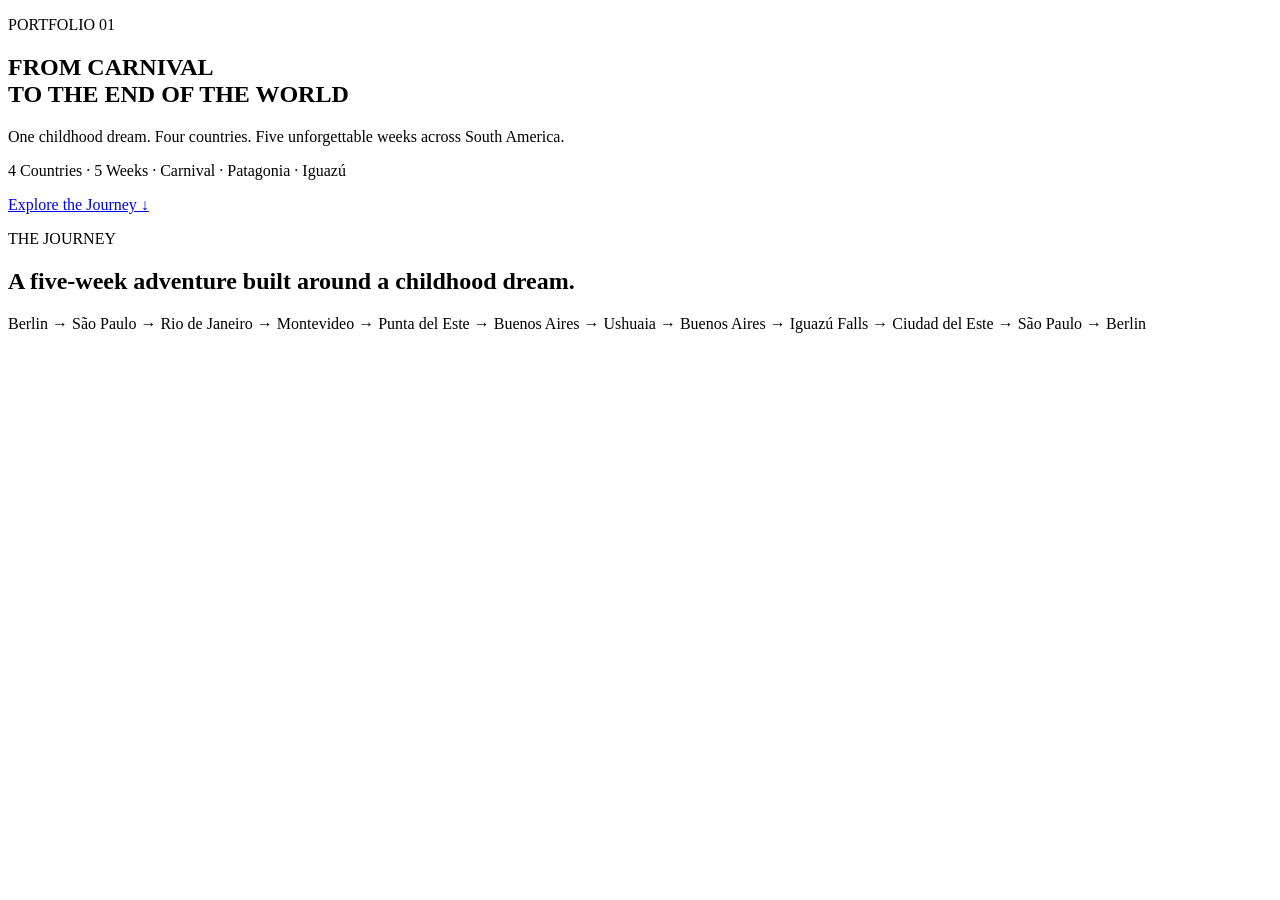
==== index.html @ c8099703 "Create index.html" ====
<!DOCTYPE html>
<html lang="en">
<head>
  <meta charset="UTF-8">
  <meta name="viewport" content="width=device-width, initial-scale=1.0">

  <title>Travel Portfolio | Bespoke Journey Design</title>

  <link rel="stylesheet" href="styles.css">
</head>

<body>

  <main>
    <section class="hero">

      <div class="hero-overlay"></div>

      <div class="hero-content">
        <p class="portfolio-label">PORTFOLIO 01</p>

        <h1>
          FROM CARNIVAL<br>
          TO THE END OF THE WORLD
        </h1>

        <p class="hero-subtitle">
          One childhood dream. Four countries.
          Five unforgettable weeks across South America.
        </p>

        <p class="hero-meta">
          4 Countries · 5 Weeks · Carnival · Patagonia · Iguazú
        </p>

        <a href="#journey" class="hero-button">
          Explore the Journey ↓
        </a>
      </div>

    </section>

    <section id="journey" class="journey">
      <p>THE JOURNEY</p>

      <h2>
        A five-week adventure built around a childhood dream.
      </h2>

      <p>
        Berlin → São Paulo → Rio de Janeiro → Montevideo →
        Punta del Este → Buenos Aires → Ushuaia →
        Buenos Aires → Iguazú Falls → Ciudad del Este →
        São Paulo → Berlin
      </p>
    </section>
  </main>

  <script src="script.js"></script>
</body>
</html>
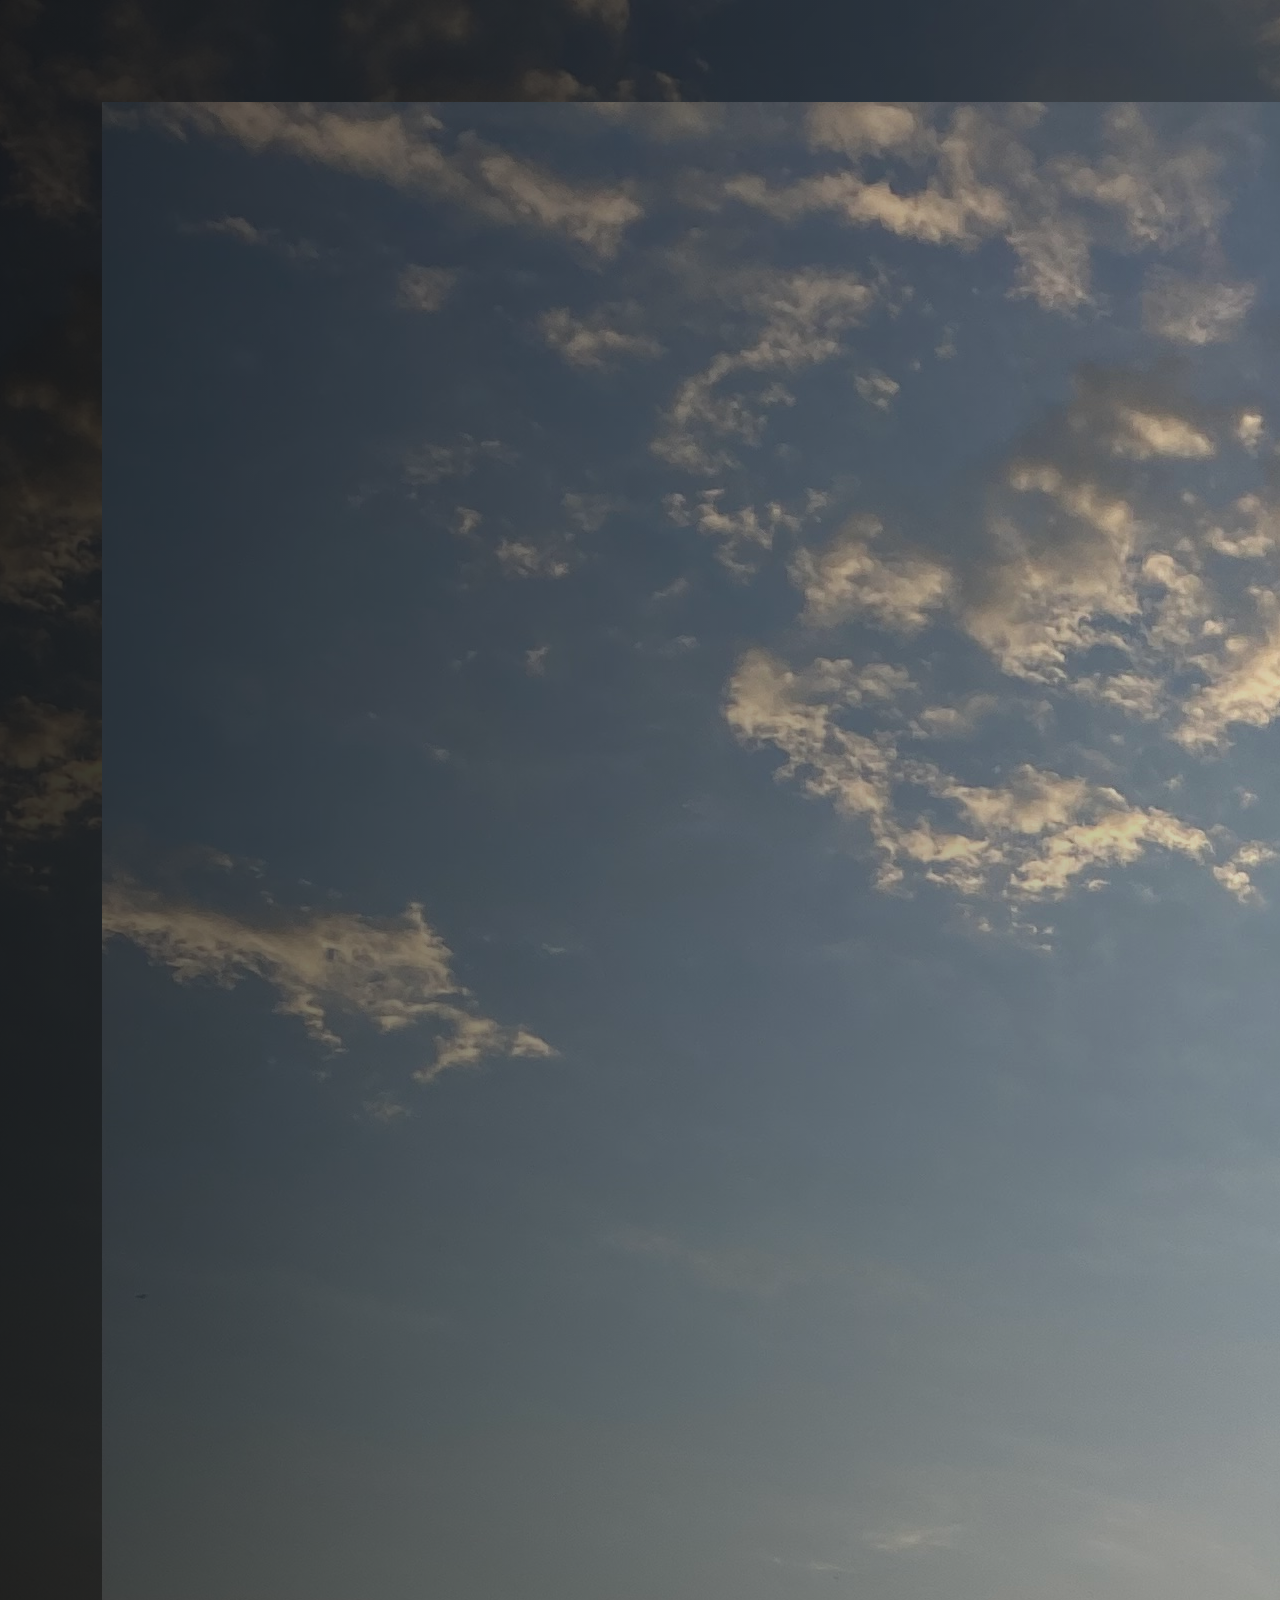
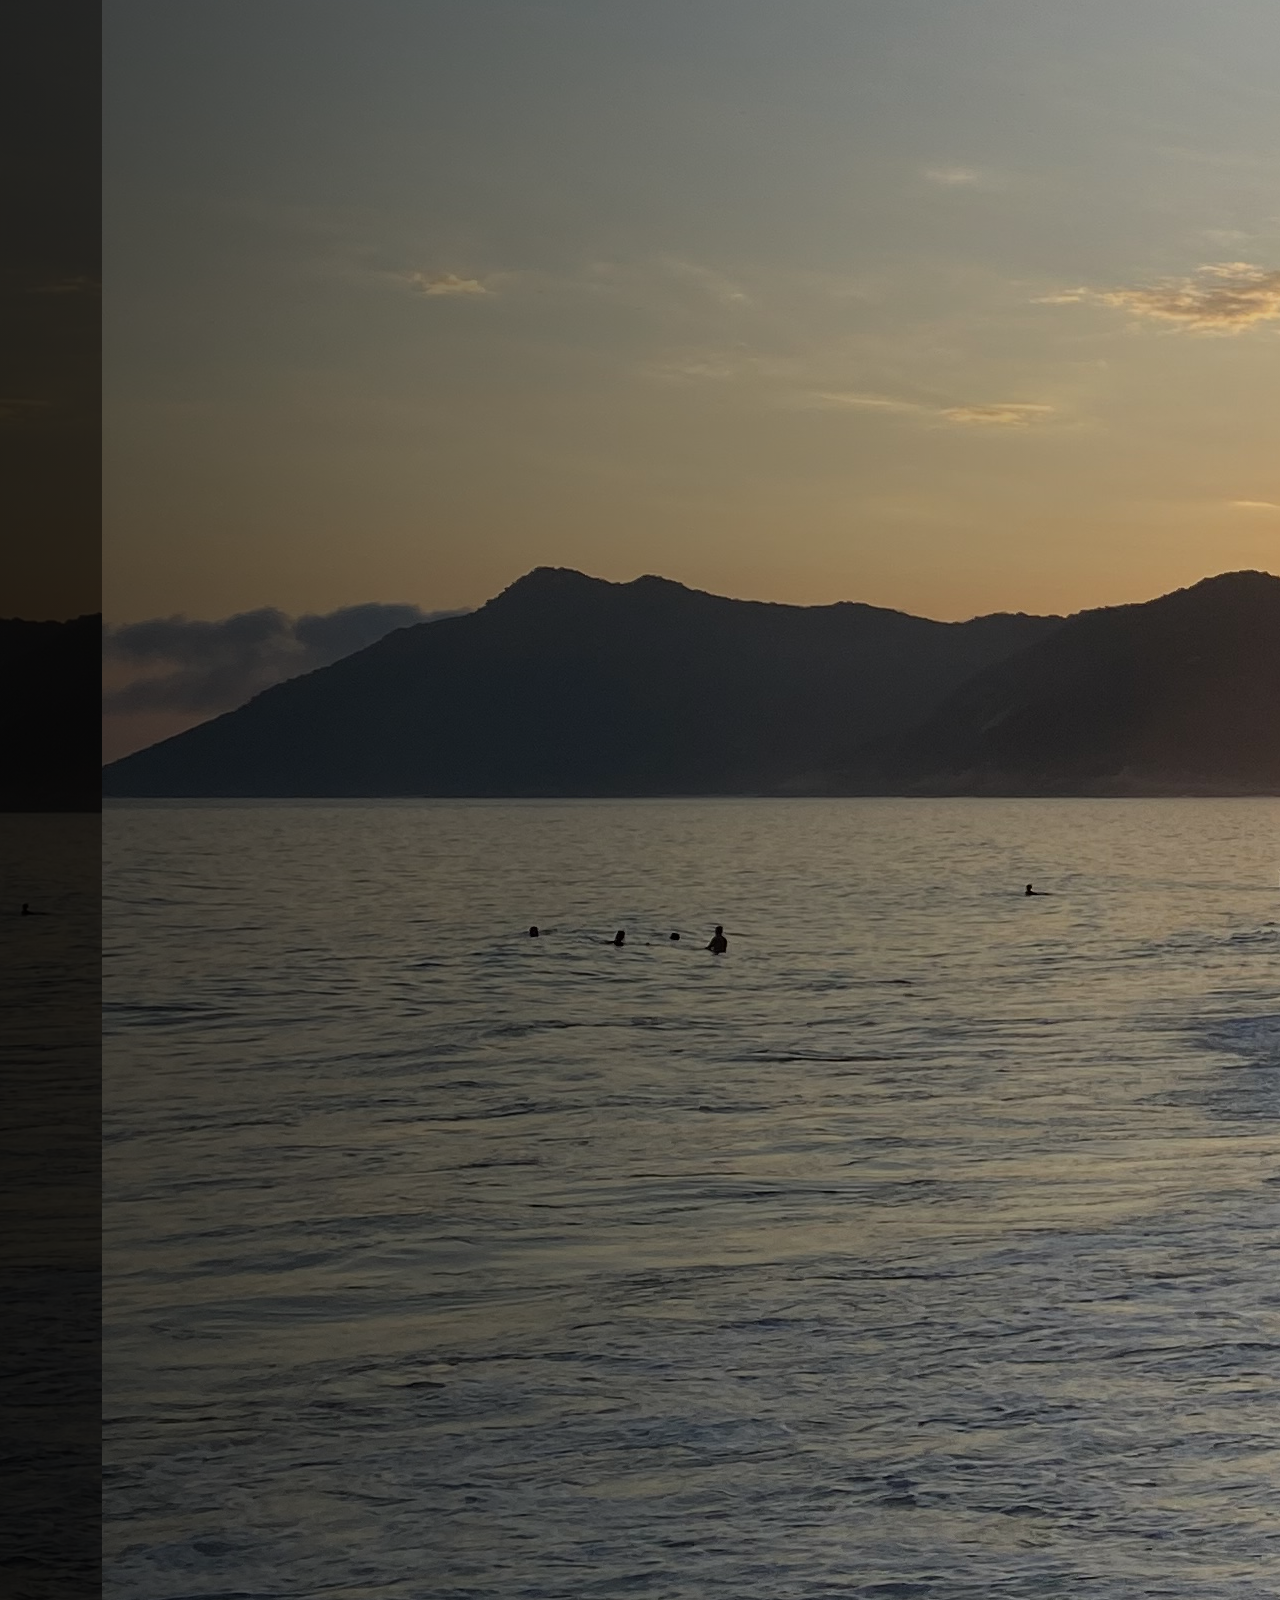
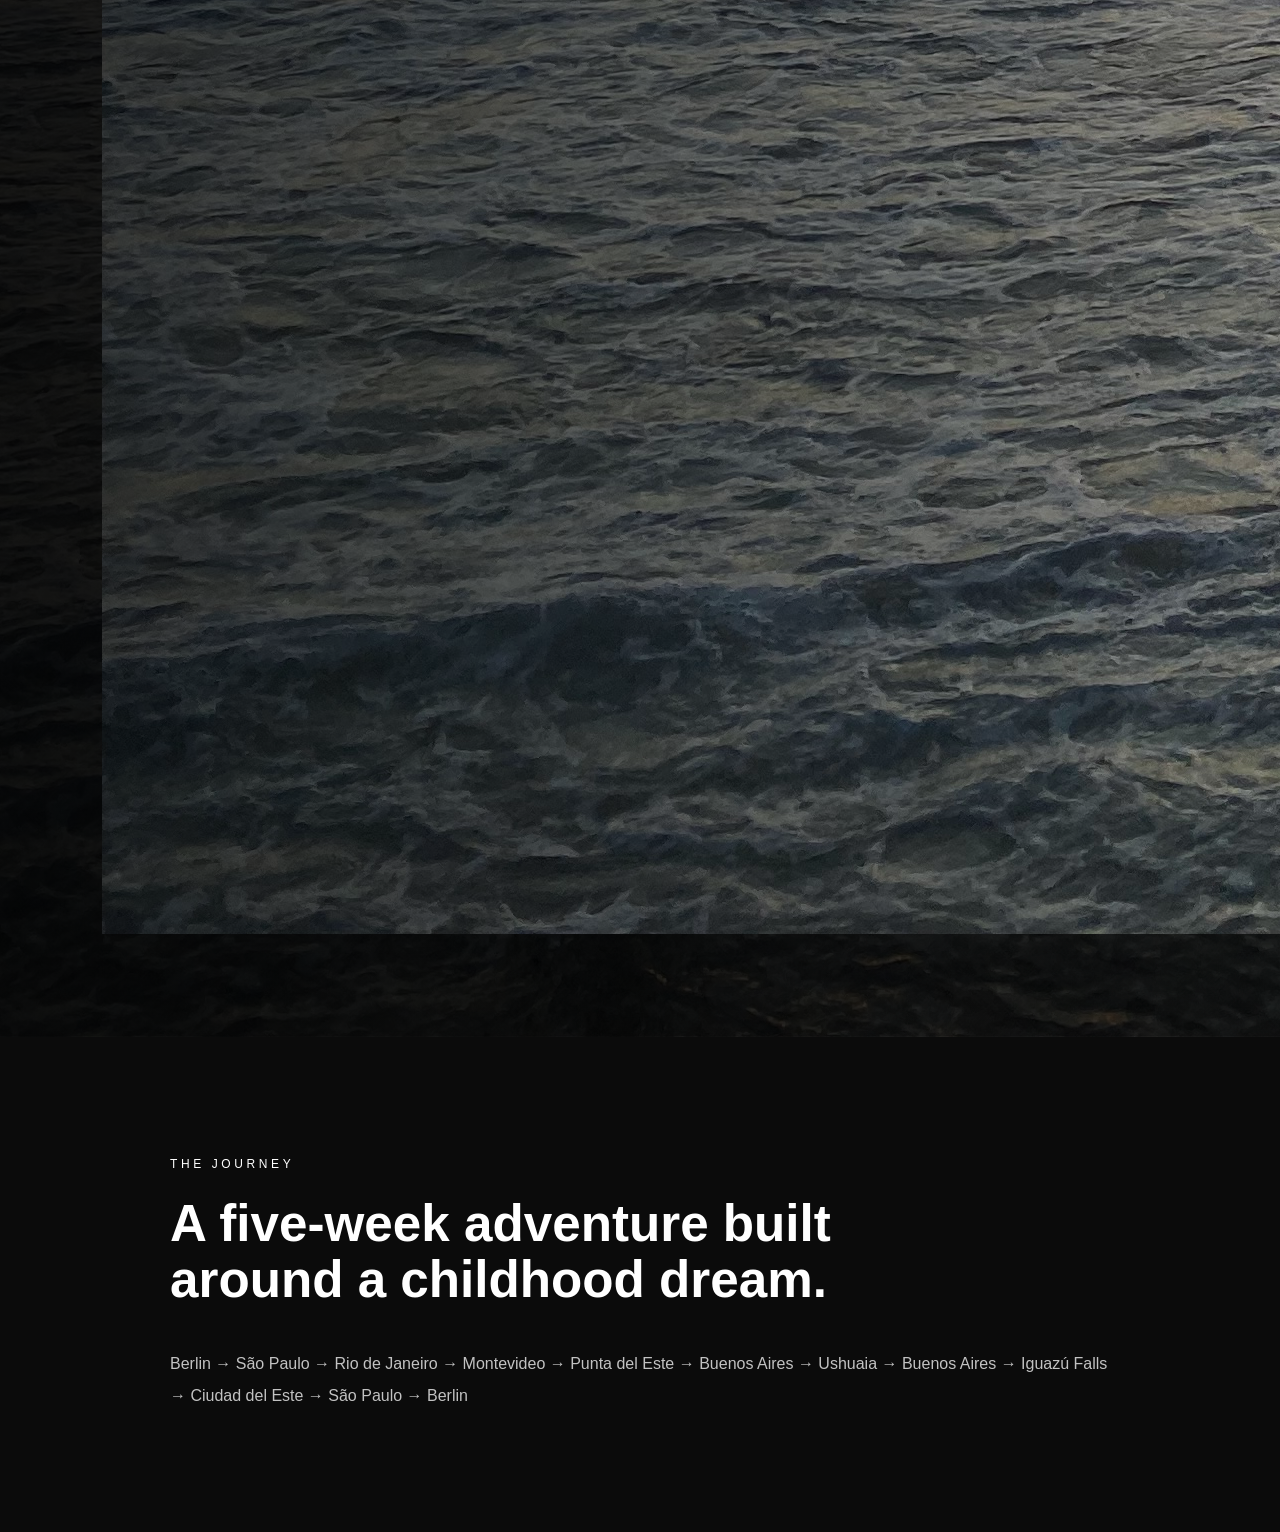
==== commit 7962161f: "Add cinematic homepage hero video" ====
--- a/index.html
+++ b/index.html
@@ -13,6 +13,20 @@
 
   <main>
     <section class="hero">
+
+      <video
+        class="hero-video"
+        autoplay
+        muted
+        loop
+        playsinline
+        preload="metadata"
+        poster="hero-poster.jpg"
+        aria-hidden="true"
+        tabindex="-1"
+      >
+        <source src="hero-video.mp4" type="video/mp4">
+      </video>
 
       <div class="hero-overlay"></div>
 
--- a/styles.css
+++ b/styles.css
@@ -0,0 +1,150 @@
+* {
+  box-sizing: border-box;
+  margin: 0;
+  padding: 0;
+}
+
+html {
+  scroll-behavior: smooth;
+}
+
+body {
+  font-family: Arial, Helvetica, sans-serif;
+  background: #0b0b0b;
+  color: white;
+}
+
+.hero {
+  position: relative;
+  width: 100%;
+  min-height: 100vh;
+
+  display: flex;
+  align-items: center;
+
+  padding: 8vw;
+
+  background:
+    linear-gradient(
+      rgba(0, 0, 0, 0.35),
+      rgba(0, 0, 0, 0.7)
+    ),
+    url("hero-poster.jpg");
+
+  background-size: cover;
+  background-position: center;
+}
+
+.hero-overlay {
+  position: absolute;
+  inset: 0;
+
+  background:
+    linear-gradient(
+      90deg,
+      rgba(0,0,0,0.65),
+      rgba(0,0,0,0.15)
+    );
+}
+
+.hero-content {
+  position: relative;
+  z-index: 2;
+
+  max-width: 850px;
+}
+
+.portfolio-label {
+  font-size: 0.8rem;
+  letter-spacing: 0.3em;
+
+  margin-bottom: 20px;
+}
+
+h1 {
+  font-size: clamp(3rem, 8vw, 7rem);
+  line-height: 0.92;
+
+  letter-spacing: -0.04em;
+}
+
+.hero-subtitle {
+  margin-top: 30px;
+
+  max-width: 600px;
+
+  font-size: 1.25rem;
+  line-height: 1.6;
+}
+
+.hero-meta {
+  margin-top: 20px;
+
+  font-size: 0.9rem;
+
+  opacity: 0.8;
+}
+
+.hero-button {
+  display: inline-block;
+
+  margin-top: 40px;
+
+  padding-bottom: 5px;
+
+  color: white;
+  text-decoration: none;
+
+  border-bottom: 1px solid white;
+
+  text-transform: uppercase;
+  letter-spacing: 0.15em;
+
+  font-size: 0.8rem;
+}
+
+.journey {
+  max-width: 1000px;
+
+  margin: auto;
+
+  padding: 120px 30px;
+}
+
+.journey > p:first-child {
+  font-size: 0.75rem;
+  letter-spacing: 0.3em;
+
+  margin-bottom: 25px;
+}
+
+.journey h2 {
+  max-width: 800px;
+
+  font-size: clamp(2rem, 4vw, 4rem);
+  line-height: 1.1;
+
+  margin-bottom: 40px;
+}
+
+.journey p:last-child {
+  line-height: 2;
+
+  opacity: 0.75;
+}
+
+@media (max-width: 700px) {
+
+  .hero {
+    padding: 30px;
+  }
+
+  h1 {
+    font-size: 3.2rem;
+  }
+
+  .hero-subtitle {
+    font-size: 1rem;
+  }
+
+}
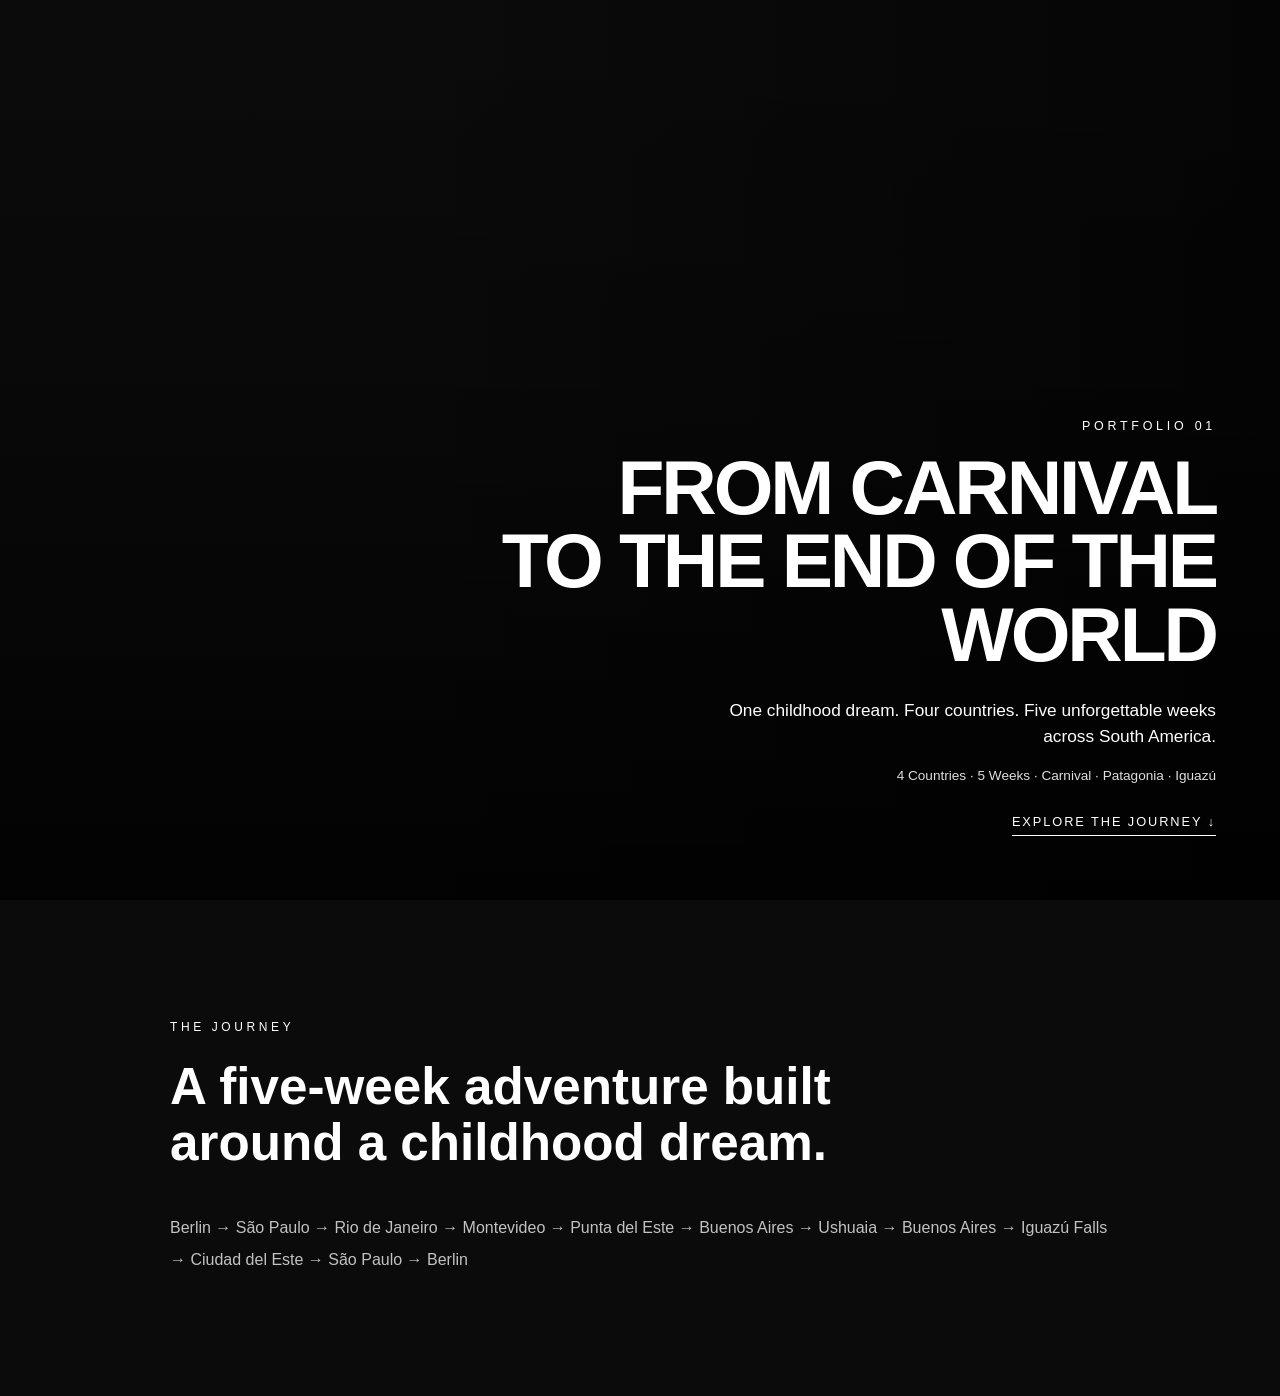
==== commit cfcf3c41: "Remove hero photo poster and refresh layout stylesheet" ====
--- a/index.html
+++ b/index.html
@@ -6,7 +6,7 @@
 
   <title>Travel Portfolio | Bespoke Journey Design</title>
 
-  <link rel="stylesheet" href="styles.css">
+  <link rel="stylesheet" href="styles.css?v=20261002-hero-right">
 </head>
 
 <body>
@@ -21,7 +21,7 @@
         loop
         playsinline
         preload="metadata"
-        poster="hero-poster.jpg"
+
         aria-hidden="true"
         tabindex="-1"
       >
--- a/styles.css
+++ b/styles.css
@@ -12,139 +12,163 @@
   font-family: Arial, Helvetica, sans-serif;
   background: #0b0b0b;
   color: white;
+  overflow-x: hidden;
 }
 
 .hero {
   position: relative;
   width: 100%;
   min-height: 100vh;
+  min-height: 100svh;
+  display: flex;
+  align-items: flex-end;
+  justify-content: flex-end;
+  padding: clamp(24px, 5vw, 80px);
+  background: #0b0b0b;
+  overflow: hidden;
+  isolation: isolate;
+}
 
-  display: flex;
-  align-items: center;
-
-  padding: 8vw;
-
-  background:
-    linear-gradient(
-      rgba(0, 0, 0, 0.35),
-      rgba(0, 0, 0, 0.7)
-    ),
-    url("hero-poster.jpg");
-
-  background-size: cover;
-  background-position: center;
+.hero-video {
+  position: absolute;
+  inset: 0;
+  z-index: 0;
+  display: block;
+  width: 100%;
+  height: 100%;
+  object-fit: cover;
+  object-position: center;
+  pointer-events: none;
 }
 
 .hero-overlay {
   position: absolute;
   inset: 0;
-
+  z-index: 1;
+  pointer-events: none;
   background:
-    linear-gradient(
-      90deg,
-      rgba(0,0,0,0.65),
-      rgba(0,0,0,0.15)
-    );
+    linear-gradient(to top, rgba(0,0,0,.78) 0%, rgba(0,0,0,.24) 58%, transparent 100%),
+    linear-gradient(to left, rgba(0,0,0,.56) 0%, transparent 70%);
 }
 
 .hero-content {
   position: relative;
   z-index: 2;
-
-  max-width: 850px;
+  width: min(100%, 720px);
+  margin-left: auto;
+  text-align: right;
 }
 
 .portfolio-label {
-  font-size: 0.8rem;
-  letter-spacing: 0.3em;
-
-  margin-bottom: 20px;
+  font-size: .78rem;
+  letter-spacing: .3em;
+  margin-bottom: 18px;
 }
 
 h1 {
-  font-size: clamp(3rem, 8vw, 7rem);
-  line-height: 0.92;
-
-  letter-spacing: -0.04em;
+  font-size: clamp(2.6rem, 6vw, 5.5rem);
+  line-height: .96;
+  letter-spacing: -.04em;
+  overflow-wrap: break-word;
 }
 
 .hero-subtitle {
-  margin-top: 30px;
-
-  max-width: 600px;
-
-  font-size: 1.25rem;
-  line-height: 1.6;
+  margin-top: 26px;
+  margin-left: auto;
+  max-width: 520px;
+  font-size: clamp(1rem, 1.35vw, 1.2rem);
+  line-height: 1.5;
 }
 
 .hero-meta {
-  margin-top: 20px;
-
-  font-size: 0.9rem;
-
-  opacity: 0.8;
+  margin-top: 16px;
+  font-size: .85rem;
+  line-height: 1.5;
+  opacity: .87;
 }
 
 .hero-button {
   display: inline-block;
-
-  margin-top: 40px;
-
-  padding-bottom: 5px;
-
+  margin-top: 28px;
+  padding-bottom: 6px;
   color: white;
   text-decoration: none;
+  border-bottom: 1px solid white;
+  text-transform: uppercase;
+  letter-spacing: .15em;
+  font-size: .8rem;
+}
 
-  border-bottom: 1px solid white;
-
-  text-transform: uppercase;
-  letter-spacing: 0.15em;
-
-  font-size: 0.8rem;
+.hero-button:focus-visible {
+  outline: 2px solid white;
+  outline-offset: 6px;
 }
 
 .journey {
   max-width: 1000px;
-
   margin: auto;
-
   padding: 120px 30px;
 }
 
 .journey > p:first-child {
-  font-size: 0.75rem;
-  letter-spacing: 0.3em;
-
+  font-size: .75rem;
+  letter-spacing: .3em;
   margin-bottom: 25px;
 }
 
 .journey h2 {
   max-width: 800px;
-
   font-size: clamp(2rem, 4vw, 4rem);
   line-height: 1.1;
-
   margin-bottom: 40px;
 }
 
 .journey p:last-child {
   line-height: 2;
-
-  opacity: 0.75;
+  opacity: .75;
 }
 
 @media (max-width: 700px) {
+  .hero {
+    padding: 28px 22px 36px;
+  }
 
-  .hero {
-    padding: 30px;
+  .hero-content {
+    width: 100%;
   }
 
   h1 {
-    font-size: 3.2rem;
+    font-size: clamp(2.05rem, 8vw, 3rem);
   }
 
   .hero-subtitle {
+    margin-top: 18px;
     font-size: 1rem;
   }
 
+  .portfolio-label {
+    margin-bottom: 14px;
+  }
+
+  .hero-meta {
+    font-size: .75rem;
+  }
+
+  .hero-button {
+    margin-top: 22px;
+  }
+
+  .journey {
+    padding: 80px 22px;
+  }
 }
+
+@media (prefers-reduced-motion: reduce) {
+  html {
+    scroll-behavior: auto;
+  }
+
+  .hero-video {
+    display: none;
+  }
+}
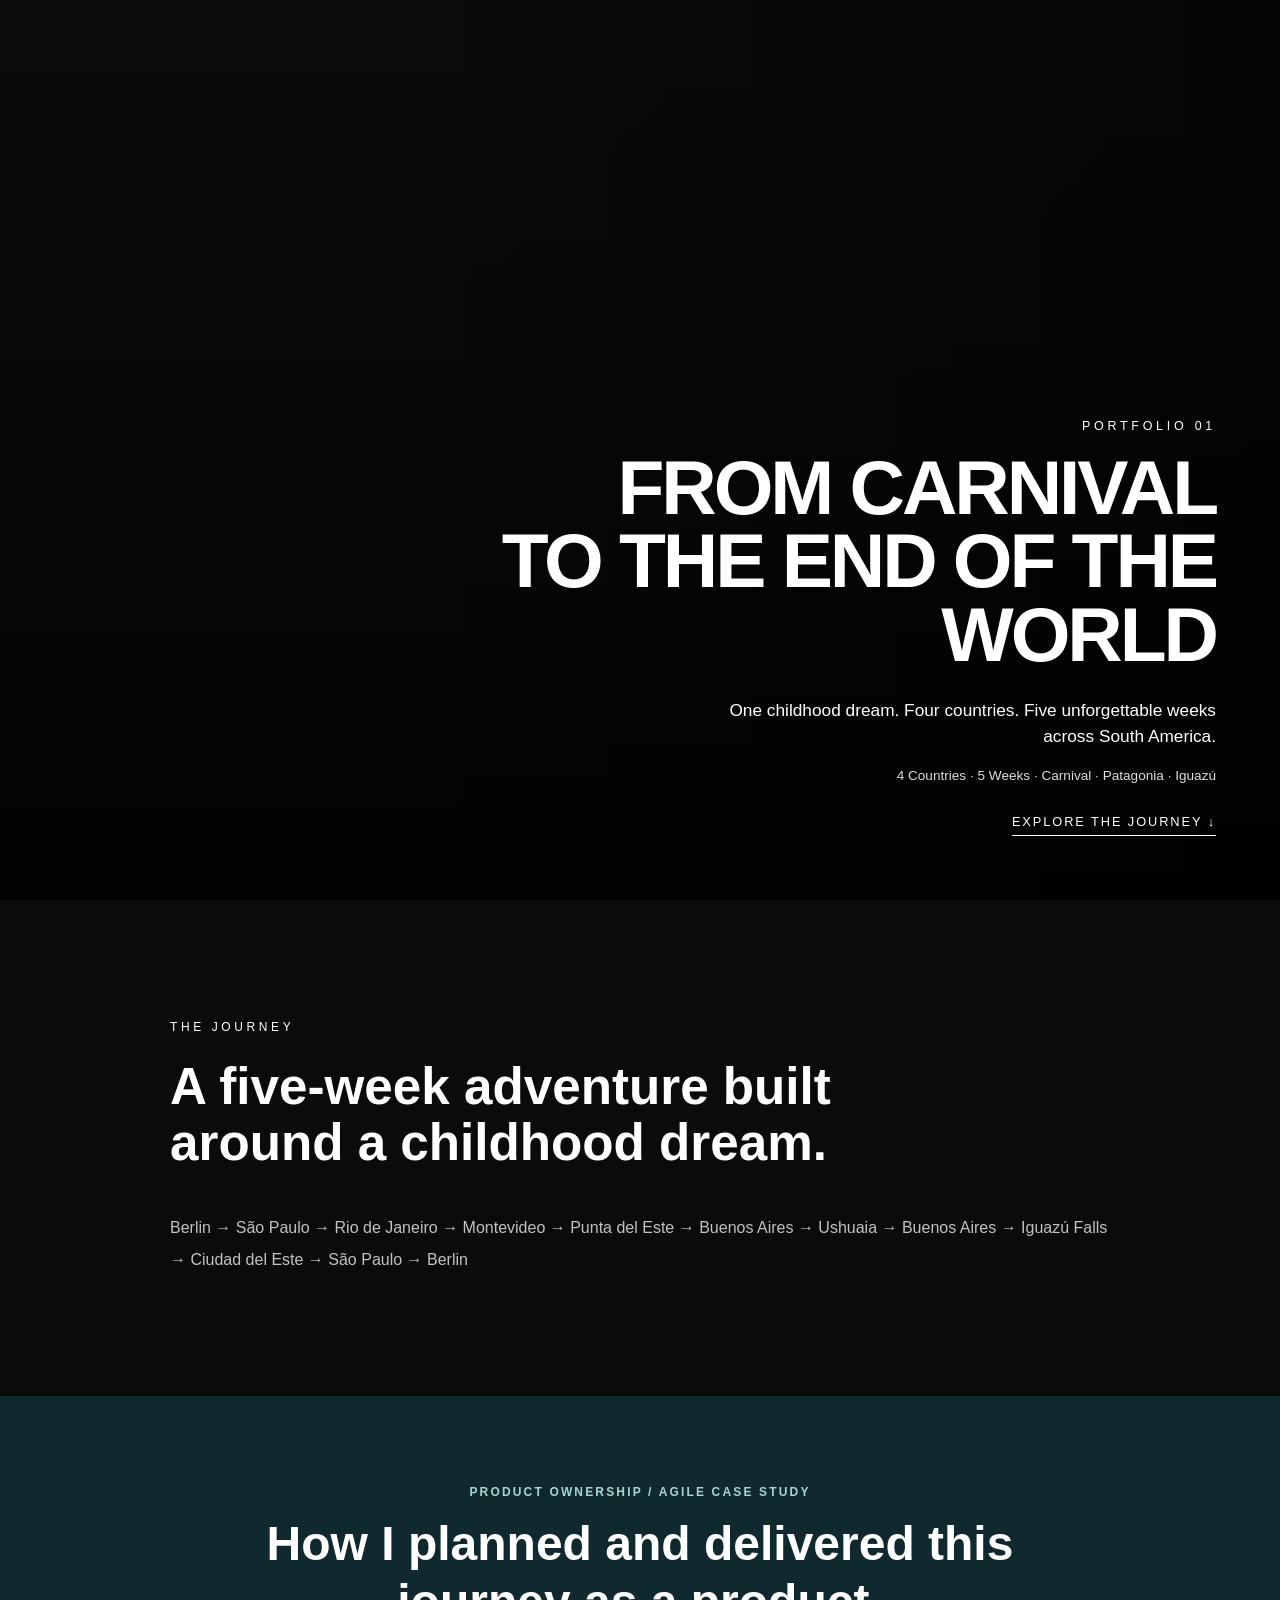
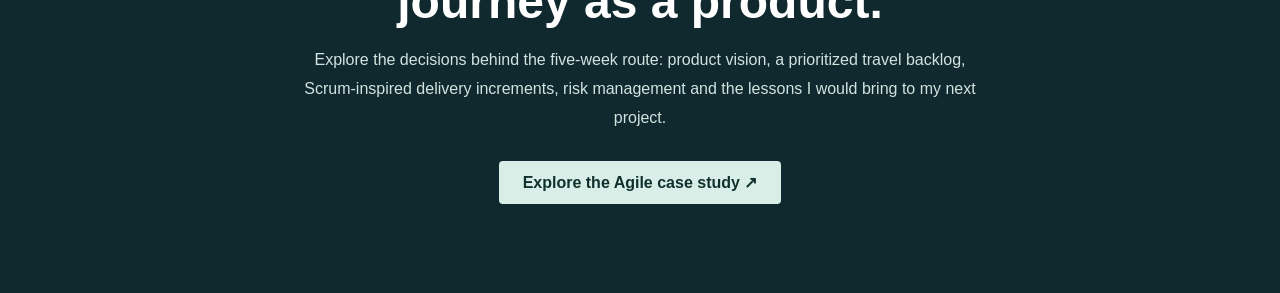
==== commit bacb530a: "Link Scrum-inspired travel case study from homepage" ====
--- a/index.html
+++ b/index.html
@@ -6,7 +6,7 @@
 
   <title>Travel Portfolio | Bespoke Journey Design</title>
 
-  <link rel="stylesheet" href="styles.css?v=20261002-hero-right">
+  <link rel="stylesheet" href="styles.css?v=portfolio01-20261002">
 </head>
 
 <body>
@@ -30,6 +30,8 @@
 
       <div class="hero-overlay"></div>
 
+      <div class="location-caption" aria-hidden="true"></div>
+
       <div class="hero-content">
         <p class="portfolio-label">PORTFOLIO 01</p>
 
@@ -47,7 +49,7 @@
           4 Countries · 5 Weeks · Carnival · Patagonia · Iguazú
         </p>
 
-        <a href="#journey" class="hero-button">
+        <a href="portfolio-01.html" class="hero-button">
           Explore the Journey ↓
         </a>
       </div>
@@ -68,8 +70,15 @@
         São Paulo → Berlin
       </p>
     </section>
+  
+    <section id="agile-case-study" style="padding:clamp(48px,7vw,100px) 24px;background:#10292f;color:#fff;text-align:center">
+      <p style="font-size:.75rem;letter-spacing:.18em;font-weight:700;color:#a5d7cf">PRODUCT OWNERSHIP / AGILE CASE STUDY</p>
+      <h2 style="font-size:clamp(1.8rem,4vw,3rem);margin:16px auto;max-width:760px;line-height:1.2">How I planned and delivered this journey as a product.</h2>
+      <p style="max-width:690px;margin:0 auto 28px;line-height:1.8;color:#d1e3df">Explore the decisions behind the five-week route: product vision, a prioritized travel backlog, Scrum-inspired delivery increments, risk management and the lessons I would bring to my next project.</p>
+      <a href="agile-case-study.html" style="display:inline-block;padding:12px 24px;background:#d8eee6;color:#10312e;text-decoration:none;font-weight:750;border-radius:4px">Explore the Agile case study ↗</a>
+    </section>
   </main>
 
-  <script src="script.js"></script>
+  <script src="script.js?v=exact-captions-20261002"></script>
 </body>
 </html>
--- a/styles.css
+++ b/styles.css
@@ -172,3 +172,640 @@
     display: none;
   }
 }
+
+/* Minimal, cinematic location captions on top of the hero footage. */
+.location-caption {
+  position: absolute;
+  top: clamp(24px, 5vw, 78px);
+  right: clamp(24px, 5vw, 80px);
+  z-index: 3;
+  max-width: min(65vw, 420px);
+  color: #fff;
+  font-size: clamp(.67rem, 1vw, .84rem);
+  font-weight: 600;
+  letter-spacing: .22em;
+  line-height: 1.6;
+  text-align: right;
+  text-transform: uppercase;
+  text-shadow: 0 2px 12px rgba(0,0,0,.75);
+  opacity: 0;
+  transform: translateY(8px);
+  transition: opacity .18s ease, transform .18s ease;
+  pointer-events: none;
+}
+
+.location-caption.is-visible {
+  opacity: 1;
+  transform: translateY(0);
+}
+
+.location-caption::after {
+  content: "";
+  display: block;
+  width: 32px;
+  height: 1px;
+  margin: 10px 0 0 auto;
+  background: rgba(255,255,255,.9);
+}
+
+@media (max-width: 700px) {
+  .location-caption {
+    top: 28px;
+    right: 22px;
+    font-size: .65rem;
+    letter-spacing: .16em;
+  }
+}
+
+@media (prefers-reduced-motion: reduce) {
+  .location-caption {
+    display: none;
+  }
+}
+
+
+/* Portfolio 01 — editorial case study */
+.case-page {
+  background: #eae6dd;
+  color: #17201d;
+}
+.case-page h1,.case-page h2,.case-page h3 { font-family: Georgia, "Times New Roman", serif; font-weight: 400; }
+.case-page em { font-weight: 400; }
+.case-page a { color: inherit; }
+.case-skip { position: absolute; left: -9999px; top: 8px; z-index: 20; background: #fff; color: #111; padding: 12px; }
+.case-skip:focus { left: 8px; }
+.case-nav { display: flex; justify-content: space-between; align-items: center; gap: 24px; padding: 25px clamp(24px, 5.8vw, 96px); background: #eae6dd; border-bottom: 1px solid rgba(23,32,29,.2); }
+.case-brand { font-size: .78rem; font-weight: 700; letter-spacing: .18em; text-decoration: none; white-space: nowrap; }
+.case-brand span { color: #777b71; font-weight: 400; }
+.case-nav nav { display: flex; flex-wrap: wrap; justify-content: flex-end; gap: clamp(12px, 2.5vw, 34px); }
+.case-nav nav a { text-decoration: none; font-size: .73rem; letter-spacing: .06em; }
+.case-nav nav a:hover, .case-nav nav a:focus-visible { text-decoration: underline; text-underline-offset: 6px; }
+.case-hero { min-height: min(850px, 90svh); padding: clamp(55px, 8vw, 140px) clamp(24px, 8vw, 130px) 34px; display: flex; flex-direction: column; justify-content: space-between; background: radial-gradient(ellipse at 86% 12%, #d7b78a 0%, transparent 44%), linear-gradient(143deg,#ede8dd 10%,#dbded3 70%,#afb8ae 125%); }
+.case-hero-inner { max-width: 1150px; }
+.case-eyebrow { font-size: .73rem; font-weight: 600; letter-spacing: .22em; }
+.case-slash { margin: 0 12px; color: #8a7c68; }
+.case-page .case-hero h1 { margin: 26px 0; font-size: clamp(3.8rem, 9vw, 10.5rem); line-height: .9; letter-spacing: -.068em; }
+.case-page .case-hero h1 em { color: #966b48; }
+.case-lead { max-width: 600px; font-size: clamp(1.06rem, 1.8vw, 1.45rem); line-height: 1.6; }
+.case-text-link { display: inline-flex; align-items: center; gap: 34px; margin-top: 36px; text-decoration: none; border-bottom: 1px solid currentColor; padding-bottom: 10px; text-transform: uppercase; letter-spacing: .12em; font-size: .75rem; font-weight: 600; }
+.case-text-link span { font-size: 1.3rem; }
+.case-hero-footer { display: flex; align-items: flex-end; flex-wrap: wrap; gap: clamp(26px, 4.5vw, 80px); padding-top: 90px; }
+.case-hero-footer div { display: flex; flex-direction: column; gap: 4px; }
+.case-hero-footer div span { font-family: Georgia, "Times New Roman", serif; font-size: clamp(2.2rem,4vw,4rem); line-height: 1; }
+.case-hero-footer small { font-size: .65rem; font-weight: 600; letter-spacing: .18em; }
+.case-hero-footer p { margin-left: auto; font-size: .65rem; letter-spacing: .13em; line-height: 1.9; }
+.case-section { padding: clamp(74px, 10vw, 155px) clamp(24px, 8vw, 130px); }
+.case-section-label { display: flex; justify-content: space-between; gap: 20px; font-size: .7rem; font-weight: 600; letter-spacing: .18em; padding-bottom: 22px; border-bottom: 1px solid rgba(23,32,29,.28); }
+.case-story-grid { display: grid; grid-template-columns: 1fr 1fr; align-items: start; gap: clamp(28px, 6vw, 105px); padding-top: clamp(50px, 7vw, 112px); }
+.case-page .case-story h2, .case-page .case-design h2, .case-page .case-route h2 { font-size: clamp(3.5rem, 7vw, 7.6rem); line-height: .95; letter-spacing: -.055em; }
+.case-page .case-story h2 em, .case-page .case-design h2 em { color: #987451; }
+.case-prose { max-width: 540px; }
+.case-prose p { font-size: 1.03rem; line-height: 1.85; margin: 0 0 22px; }
+.case-prose .case-pull { font-family: Georgia, "Times New Roman", serif; font-size: clamp(1.6rem, 2.8vw, 2.6rem); line-height: 1.3; margin-bottom: 32px; }
+.case-quote { margin-top: clamp(70px, 10vw, 150px); padding: clamp(48px, 7vw, 105px); background: #8e6550; color: #fffaf0; }
+.case-quote span { font-size: .7rem; letter-spacing: .22em; }
+.case-quote p { font: normal clamp(2.2rem, 5.5vw, 6rem)/1.1 Georgia, "Times New Roman", serif; letter-spacing: -.035em; margin-top: 36px; }
+.case-route { background: #17211e; color: #e9e6df; padding: clamp(74px, 9vw, 140px) clamp(24px, 8vw, 130px); }
+.case-route .case-section-label { border-color: rgba(233,230,223,.28); }
+.case-route-intro h2 { margin-top: clamp(50px, 6vw, 100px); }
+.case-route-intro h2 em { color: #d9bb90; }
+.case-route-intro > p { max-width: 590px; font-size: 1.08rem; line-height: 1.8; margin: 30px 0 60px; color: #c7cfc6; }
+.case-route-list { list-style: none; border-top: 1px solid rgba(233,230,223,.3); }
+.case-route-list li { display: grid; grid-template-columns: 85px minmax(0,1fr) 115px; gap: 24px; padding: 32px 0 36px; border-bottom: 1px solid rgba(233,230,223,.3); }
+.case-stop-num { font-family: Georgia, "Times New Roman", serif; color: #d9bb90; font-size: 2.1rem; }
+.case-country { color: #dbbc90; font-size: .65rem; font-weight: 600; letter-spacing: .18em; }
+.case-route-list h3 { font-size: clamp(2rem, 4vw, 3.8rem); line-height: 1.12; margin: 12px 0; }
+.case-inline-stop { font-size: .46em; font-style: italic; color: #cbd4cb; }
+.case-route-list p { max-width: 640px; color: #c7cfc6; line-height: 1.75; }
+.case-stop-tag { justify-self: end; padding-top: 3px; font-size: .65rem; color: #b7c1b8; letter-spacing: .15em; }
+.case-route-note { font-size: .78rem; color: #b7c1b8; margin-top: 25px; line-height: 1.8; }
+.case-design-intro { display: grid; grid-template-columns: 1.2fr .8fr; align-items: end; gap: 56px; padding: clamp(60px, 8vw, 120px) 0 85px; }
+.case-design-intro > p { max-width: 430px; font-size: 1.1rem; line-height: 1.9; }
+.case-design-grid { display: grid; grid-template-columns: repeat(2,minmax(0,1fr)); border-top: 1px solid rgba(23,32,29,.28); }
+.case-design-grid article { padding: 38px 34px 56px 0; border-bottom: 1px solid rgba(23,32,29,.28); }
+.case-design-grid article:nth-child(odd) { border-right: 1px solid rgba(23,32,29,.28); }
+.case-design-grid article:nth-child(even) { padding-left: 34px; }
+.case-design-grid article > span { font-size: .67rem; font-weight: 600; letter-spacing: .18em; color: #8f6a4e; }
+.case-page .case-design-grid h3 { margin: 25px 0 16px; font-size: clamp(1.8rem, 3vw, 3rem); line-height: 1.13; }
+.case-design-grid p { max-width: 470px; line-height: 1.85; color: #535b55; }
+.case-ending { background: #bb9d75; padding: clamp(78px, 10vw, 165px) clamp(24px, 8vw, 130px); }
+.case-page .case-ending h2 { margin: 38px 0; max-width: 1000px; font-size: clamp(3rem, 7vw, 8.2rem); line-height: .99; letter-spacing: -.05em; }
+.case-ending h2 em { color: #fff8e9; }
+.case-ending > p:not(.case-eyebrow) { font-size: 1.14rem; max-width: 620px; line-height: 1.8; }
+.case-ending-links { display: flex; align-items: center; flex-wrap: wrap; gap: 24px 42px; margin-top: 48px; }
+.case-end-button { display: inline-flex; align-items: center; justify-content: space-between; gap: 25px; padding: 20px 25px; background: #17211e; color: #fff !important; text-decoration: none; font-size: .77rem; letter-spacing: .1em; text-transform: uppercase; }
+.case-back-top { font-size: .76rem; letter-spacing: .08em; text-decoration: underline; text-underline-offset: 5px; }
+.case-footer { display: flex; justify-content: space-between; gap: 20px; padding: 28px clamp(24px, 8vw, 130px); background: #17211e; color: #f2eee5; font-size: .61rem; letter-spacing: .12em; line-height: 1.7; }
+@media (max-width: 900px) {
+  .case-story-grid,.case-design-intro { grid-template-columns: 1fr; }
+  .case-design-intro { gap: 30px; }
+  .case-hero-footer p { flex-basis: 100%; margin-left: 0; }
+}
+@media (max-width: 600px) {
+  .case-nav { flex-direction: column; align-items: flex-start; gap: 19px; }
+  .case-nav nav { justify-content: flex-start; }
+  .case-hero { min-height: 82svh; padding-top: 70px; }
+  .case-page .case-hero h1 { font-size: clamp(3.15rem, 11.5vw, 5.5rem); }
+  .case-hero-footer { gap: 26px; padding-top: 65px; }
+  .case-hero-footer div span { font-size: 2.5rem; }
+  .case-section-label { font-size: .57rem; }
+  .case-route-list li { grid-template-columns: 46px minmax(0,1fr); gap: 12px; }
+  .case-stop-num { font-size: 1.5rem; }
+  .case-stop-tag { display: none; }
+  .case-route-list h3 { font-size: 2rem; }
+  .case-inline-stop { display: block; margin-top: 6px; }
+  .case-quote { padding: 45px 27px; }
+  .case-design-grid { grid-template-columns: 1fr; }
+  .case-design-grid article:nth-child(odd) { border-right: 0; }
+  .case-design-grid article:nth-child(even) { padding-left: 0; }
+  .case-footer { flex-direction: column; }
+}
+
+/* Carnival film: first chapter of Portfolio 01 */
+.case-film {
+  margin: clamp(64px, 9vw, 140px) 0 0;
+}
+.case-film-frame {
+  position: relative;
+  aspect-ratio: 16 / 9;
+  overflow: hidden;
+  background: #111a19;
+}
+.case-film-video {
+  display: block;
+  width: 100%;
+  height: 100%;
+  object-fit: cover;
+}
+.case-film-kicker {
+  position: absolute;
+  top: clamp(16px, 3vw, 38px);
+  left: clamp(16px, 3vw, 38px);
+  color: #fff;
+  font-size: clamp(.6rem, .9vw, .76rem);
+  letter-spacing: .18em;
+  font-weight: 700;
+  text-shadow: 0 2px 15px rgba(0, 0, 0, .9);
+  pointer-events: none;
+}
+.case-film-toggle {
+  position: absolute;
+  right: clamp(16px, 3vw, 38px);
+  bottom: clamp(16px, 3vw, 38px);
+  border: 1px solid rgba(255,255,255,.8);
+  background: rgba(14,25,23,.7);
+  color: white;
+  padding: 13px 18px;
+  font: 600 .7rem Arial, Helvetica, sans-serif;
+  letter-spacing: .13em;
+  text-transform: uppercase;
+  cursor: pointer;
+  backdrop-filter: blur(10px);
+}
+.case-film-toggle:focus-visible {
+  outline: 3px solid #f0d49d;
+  outline-offset: 4px;
+}
+.case-film-caption {
+  display: flex;
+  flex-wrap: wrap;
+  justify-content: space-between;
+  gap: 12px;
+  margin-top: 16px;
+  font-size: .68rem;
+  font-weight: 600;
+  line-height: 1.7;
+  letter-spacing: .16em;
+}
+@media (max-width: 600px) {
+  .case-film-frame { aspect-ratio: 4 / 3; }
+  .case-film-video { object-position: center; }
+  .case-film-kicker { max-width: 65%; line-height: 1.5; }
+  .case-film-caption { font-size: .61rem; }
+}
+
+/* Rio city photograph — visual pause after the Carnival film */
+.case-landscape {
+  margin: clamp(64px, 9vw, 132px) 0 0;
+}
+.case-landscape-heading {
+  display: flex;
+  flex-wrap: wrap;
+  justify-content: space-between;
+  align-items: baseline;
+  gap: 14px 36px;
+  margin-bottom: 24px;
+}
+.case-landscape-heading span {
+  font-size: .7rem;
+  font-weight: 700;
+  letter-spacing: .2em;
+  color: #8f6a4e;
+}
+.case-landscape-heading p {
+  font: italic clamp(1.7rem, 3.3vw, 3.5rem)/1.1 Georgia, "Times New Roman", serif;
+  letter-spacing: -.035em;
+}
+.case-landscape-image {
+  display: block;
+  width: 100%;
+  aspect-ratio: 16 / 10;
+  object-fit: cover;
+  object-position: center;
+  background: #c6c7bd;
+}
+.case-landscape figcaption {
+  display: flex;
+  justify-content: space-between;
+  flex-wrap: wrap;
+  gap: 12px;
+  margin-top: 16px;
+  font-size: .68rem;
+  font-weight: 600;
+  letter-spacing: .16em;
+  line-height: 1.7;
+}
+@media (max-width: 600px) {
+  .case-landscape-image { aspect-ratio: 4 / 3; }
+  .case-landscape figcaption { font-size: .61rem; }
+}
+
+/* Montevideo photograph inside the Uruguay route chapter */
+.case-route-photo {
+  margin: clamp(28px, 4vw, 55px) 0 4px;
+  width: 100%;
+}
+.case-route-photo img {
+  display: block;
+  width: 100%;
+  height: auto;
+  max-height: 620px;
+  object-fit: contain;
+  background: #26312c;
+}
+.case-route-photo figcaption {
+  display: flex;
+  flex-wrap: wrap;
+  justify-content: space-between;
+  gap: 10px 22px;
+  margin-top: 13px;
+  font-size: .63rem;
+  font-weight: 600;
+  letter-spacing: .16em;
+  line-height: 1.7;
+  color: #d9bb90;
+}
+@media (max-width: 600px) {
+  .case-route-photo figcaption { font-size: .59rem; }
+}
+
+/* Uruguay: an editorial photo-and-story slider. */
+.case-uruguay-gallery {
+  display: grid;
+  grid-template-columns: minmax(0, 1.08fr) minmax(0, .92fr);
+  align-items: center;
+  gap: clamp(28px, 4.5vw, 68px);
+  margin-top: clamp(32px, 4.5vw, 65px);
+  min-width: 0;
+}
+.case-gallery-media, .case-gallery-story { min-width: 0; }
+.case-uruguay-viewport {
+  display: flex;
+  overflow-x: auto;
+  scroll-snap-type: x mandatory;
+  scrollbar-width: none;
+  overscroll-behavior-x: contain;
+  -webkit-overflow-scrolling: touch;
+}
+.case-uruguay-viewport::-webkit-scrollbar { display: none; }
+.case-uruguay-viewport:focus-visible { outline: 2px solid #e8c58c; outline-offset: 5px; }
+.case-uruguay-viewport .case-route-photo {
+  flex: 0 0 100%;
+  min-width: 0;
+  margin: 0;
+  scroll-snap-align: start;
+  scroll-snap-stop: always;
+}
+.case-uruguay-viewport .case-route-photo img {
+  display: block;
+  width: 100%;
+  height: auto;
+  aspect-ratio: 4 / 3;
+  max-height: none;
+  object-fit: cover;
+  object-position: center;
+  background: transparent;
+}
+.case-gallery-controls {
+  display: flex;
+  align-items: center;
+  justify-content: flex-start;
+  gap: 14px;
+  margin-top: 20px;
+}
+.case-gallery-arrow {
+  display: grid;
+  place-items: center;
+  width: 43px;
+  height: 43px;
+  flex: 0 0 43px;
+  color: #e9e6df;
+  background: transparent;
+  border: 1px solid rgba(233,230,223,.52);
+  border-radius: 50%;
+  font-size: 1.35rem;
+  cursor: pointer;
+}
+.case-gallery-arrow:hover:not(:disabled) { color: #17211e; background: #e9e6df; }
+.case-gallery-arrow:disabled { opacity: .3; cursor: default; }
+.case-gallery-arrow:focus-visible, .case-gallery-dot:focus-visible {
+  outline: 2px solid #e8c58c;
+  outline-offset: 4px;
+}
+.case-gallery-dots { display: flex; align-items: center; gap: 10px; margin: 0 4px; }
+.case-gallery-dot {
+  width: 8px; height: 8px; padding: 0;
+  border: 0; border-radius: 50%;
+  background: #7a8980; cursor: pointer;
+}
+.case-gallery-dot.is-current { width: 10px; height: 10px; background: #e8c58c; }
+.case-gallery-count { font-size: .68rem; letter-spacing: .15em; color: #e8c58c; white-space: nowrap; }
+.case-gallery-story { padding: 14px 0 18px; }
+.case-gallery-story [hidden] { display: none !important; }
+.case-gallery-eyebrow {
+  font-size: .68rem !important;
+  font-weight: 700;
+  letter-spacing: .2em;
+  color: #d9bb90 !important;
+  margin-bottom: clamp(16px, 2.5vw, 32px);
+}
+.case-page .case-gallery-story h4 {
+  margin-bottom: clamp(18px, 2.5vw, 30px);
+  font: normal clamp(2rem, 3.2vw, 3.8rem)/1.08 Georgia, "Times New Roman", serif;
+  letter-spacing: -.04em;
+  color: #f0eee8;
+}
+.case-gallery-story h4 em { color: #d9bb90; }
+.case-gallery-story article > p:not(.case-gallery-eyebrow):not(.case-gallery-detail) {
+  font-size: clamp(.96rem, 1.25vw, 1.07rem);
+  line-height: 1.9;
+  color: #cbd3c9;
+}
+.case-gallery-detail {
+  margin-top: clamp(28px, 3.5vw, 48px);
+  padding-top: 19px;
+  border-top: 1px solid rgba(233,230,223,.3);
+  color: #d9bb90 !important;
+  font-size: .67rem !important;
+  font-weight: 700;
+  letter-spacing: .14em;
+  line-height: 1.8;
+}
+.case-gallery-detail span {
+  display: block;
+  margin-top: 9px;
+  font-size: .9rem;
+  font-weight: 400;
+  letter-spacing: 0;
+  line-height: 1.6;
+  color: #e5e7df;
+}
+@media (max-width: 960px) {
+  .case-uruguay-gallery { grid-template-columns: 1fr; gap: 32px; }
+  .case-gallery-story { max-width: 650px; }
+}
+@media (max-width: 650px) {
+  .case-gallery-controls { justify-content: flex-start; gap: 12px; }
+}
+@media (prefers-reduced-motion: reduce) {
+  .case-uruguay-viewport { scroll-behavior: auto; }
+}
+
+/* Buenos Aires: same border-free, edge-to-edge framing as Uruguay. */
+.case-buenos-photo img {
+  display: block;
+  width: 100%;
+  height: auto;
+  aspect-ratio: 4 / 3;
+  max-height: none;
+  object-fit: cover;
+  object-position: center;
+  background: transparent;
+}
+
+
+/* Rio: editorial photo slider with changing stories. */
+.case-rio-gallery {
+  display: grid;
+  grid-template-columns: minmax(0, 1.3fr) minmax(0, .7fr);
+  align-items: center;
+  gap: clamp(26px, 4.5vw, 68px);
+  min-width: 0;
+}
+.case-rio-media, .case-rio-story { min-width: 0; }
+.case-rio-viewport {
+  display: flex;
+  overflow-x: auto;
+  scroll-snap-type: x mandatory;
+  overscroll-behavior-x: contain;
+  scrollbar-width: none;
+  -webkit-overflow-scrolling: touch;
+}
+.case-rio-viewport::-webkit-scrollbar { display: none; }
+.case-rio-viewport:focus-visible { outline: 2px solid #977450; outline-offset: 5px; }
+.case-rio-slide {
+  flex: 0 0 100%;
+  min-width: 0;
+  margin: 0;
+  scroll-snap-align: start;
+  scroll-snap-stop: always;
+}
+.case-rio-slide img {
+  display: block;
+  width: 100%;
+  height: auto;
+  aspect-ratio: 16 / 10;
+  object-fit: cover;
+  object-position: center;
+  background: transparent;
+}
+.case-rio-slide figcaption {
+  display: flex;
+  flex-wrap: wrap;
+  justify-content: space-between;
+  gap: 10px 18px;
+  margin-top: 14px;
+  color: #6c685e;
+  font-size: .65rem;
+  font-weight: 700;
+  letter-spacing: .13em;
+  line-height: 1.6;
+}
+.case-rio-controls {
+  display: flex;
+  align-items: center;
+  gap: 14px;
+  margin-top: 20px;
+}
+.case-rio-arrow {
+  display: grid;
+  place-items: center;
+  flex: 0 0 43px;
+  width: 43px;
+  height: 43px;
+  border: 1px solid rgba(23,32,29,.45);
+  border-radius: 50%;
+  background: transparent;
+  color: #17201d;
+  font-size: 1.3rem;
+  cursor: pointer;
+}
+.case-rio-arrow:hover:not(:disabled) { background: #17201d; color: #fff; }
+.case-rio-arrow:disabled { opacity: .28; cursor: default; }
+.case-rio-arrow:focus-visible, .case-rio-dot:focus-visible { outline: 2px solid #977450; outline-offset: 4px; }
+.case-rio-dots { display: flex; align-items: center; gap: 10px; margin: 0 4px; }
+.case-rio-dot {
+  width: 8px;
+  height: 8px;
+  padding: 0;
+  border: 0;
+  border-radius: 50%;
+  background: #a9aaa1;
+  cursor: pointer;
+}
+.case-rio-dot.is-current { width: 10px; height: 10px; background: #8f6a4e; }
+.case-rio-count { color: #71695d; font-size: .7rem; letter-spacing: .14em; white-space: nowrap; }
+.case-rio-story { padding: 12px 0; }
+.case-rio-story [hidden] { display: none !important; }
+.case-rio-eyebrow {
+  color: #8f6a4e;
+  font-size: .68rem;
+  font-weight: 700;
+  letter-spacing: .17em;
+  margin-bottom: clamp(16px, 2vw, 30px);
+}
+.case-page .case-rio-story h3 {
+  margin-bottom: 26px;
+  font: normal clamp(2rem, 3.1vw, 3.8rem)/1.08 Georgia, "Times New Roman", serif;
+  letter-spacing: -.04em;
+}
+.case-rio-story h3 em { color: #987451; }
+.case-rio-story article > p:not(.case-rio-eyebrow):not(.case-rio-note) {
+  color: #4f5850;
+  font-size: 1.02rem;
+  line-height: 1.85;
+}
+.case-rio-note {
+  margin-top: 34px;
+  padding-top: 18px;
+  border-top: 1px solid rgba(23,32,29,.24);
+  color: #8f6a4e;
+  font-size: .66rem;
+  font-weight: 700;
+  letter-spacing: .15em;
+  line-height: 1.7;
+}
+.case-rio-note span {
+  display: block;
+  margin-top: 10px;
+  color: #4f5850;
+  font-size: .9rem;
+  font-weight: 400;
+  letter-spacing: 0;
+}
+@media (max-width: 900px) {
+  .case-rio-gallery { grid-template-columns: 1fr; gap: 32px; }
+  .case-rio-story { max-width: 650px; }
+}
+@media (max-width: 600px) {
+  .case-rio-slide img { aspect-ratio: 4 / 3; }
+  .case-rio-controls { gap: 12px; }
+}
+@media (prefers-reduced-motion: reduce) {
+  .case-rio-viewport { scroll-behavior: auto; }
+}
+
+/* Ushuaia photo chapter — borderless image and accompanying story. */
+.case-ushuaia-feature {
+  display: grid;
+  grid-template-columns: minmax(0, 1.08fr) minmax(0, .92fr);
+  align-items: center;
+  gap: clamp(25px, 4vw, 60px);
+  margin-top: clamp(32px, 4.5vw, 62px);
+  min-width: 0;
+}
+.case-ushuaia-photo { margin: 0; min-width: 0; }
+.case-ushuaia-photo img {
+  display: block;
+  width: 100%;
+  height: auto;
+  aspect-ratio: 4 / 3;
+  object-fit: cover;
+  object-position: center;
+  background: transparent;
+}
+.case-ushuaia-photo figcaption {
+  display: flex;
+  flex-wrap: wrap;
+  justify-content: space-between;
+  gap: 10px 18px;
+  margin-top: 14px;
+  font-size: .63rem;
+  font-weight: 700;
+  letter-spacing: .14em;
+  line-height: 1.6;
+  color: #d9bb90;
+}
+.case-ushuaia-story { min-width: 0; }
+.case-ushuaia-eyebrow {
+  display: block;
+  margin-bottom: clamp(18px, 2.4vw, 32px);
+  color: #d9bb90;
+  font-size: .67rem;
+  font-weight: 700;
+  letter-spacing: .18em;
+}
+.case-route-list .case-ushuaia-story h4 {
+  margin-bottom: clamp(18px, 2.4vw, 30px);
+  font: normal clamp(2rem, 3.2vw, 3.8rem)/1.07 Georgia, "Times New Roman", serif;
+  letter-spacing: -.04em;
+  color: #f0eee8;
+}
+.case-ushuaia-story h4 em { color: #d9bb90; }
+.case-route-list .case-ushuaia-story p {
+  max-width: 39ch;
+  font-size: clamp(.95rem, 1.2vw, 1.06rem);
+  line-height: 1.85;
+  color: #cbd3c9;
+}
+@media (max-width: 960px) {
+  .case-ushuaia-feature { grid-template-columns: 1fr; gap: 30px; }
+  .case-ushuaia-story { max-width: 620px; }
+}
+
+
+/* Buenos Aires and Ushuaia: matching two-image photo-and-story galleries */
+.case-stop-gallery{display:grid;grid-template-columns:minmax(0,1.08fr) minmax(0,.92fr);align-items:center;gap:clamp(25px,4vw,60px);margin-top:clamp(32px,4.5vw,62px);min-width:0}
+.case-stop-media,.case-stop-story{min-width:0}
+.case-stop-viewport{display:flex;overflow-x:auto;min-width:0;scroll-snap-type:x mandatory;overscroll-behavior-x:contain;scrollbar-width:none;-webkit-overflow-scrolling:touch}
+.case-stop-viewport::-webkit-scrollbar{display:none}
+.case-stop-viewport:focus-visible{outline:2px solid #d9bb90;outline-offset:5px}
+.case-stop-photo{flex:0 0 100%;min-width:0;margin:0;scroll-snap-align:start;scroll-snap-stop:always}
+.case-stop-photo img{display:block;width:100%;height:auto;max-height:none;aspect-ratio:4/3;object-fit:cover;object-position:center;background:transparent}
+.case-stop-photo figcaption{display:flex;flex-wrap:wrap;justify-content:space-between;gap:10px 18px;margin-top:14px;color:#d9bb90;font-size:.63rem;font-weight:700;letter-spacing:.14em;line-height:1.6}
+.case-stop-controls{display:flex;align-items:center;gap:13px;margin-top:20px}
+.case-stop-arrow{display:grid;place-items:center;flex:0 0 43px;width:43px;height:43px;border:1px solid rgba(233,230,223,.52);border-radius:50%;background:transparent;color:#e9e6df;font-size:1.35rem;cursor:pointer}
+.case-stop-arrow:hover:not(:disabled){background:#e9e6df;color:#17211e}
+.case-stop-arrow:disabled{opacity:.3;cursor:default}
+.case-stop-arrow:focus-visible,.case-stop-dot:focus-visible{outline:2px solid #e8c58c;outline-offset:4px}
+.case-stop-dots{display:flex;align-items:center;gap:10px;margin:0 4px}
+.case-stop-dot{width:8px;height:8px;border:0;padding:0;border-radius:50%;background:#7a8980;cursor:pointer}
+.case-stop-dot.is-current{width:10px;height:10px;background:#e8c58c}
+.case-stop-count{color:#e8c58c;font-size:.68rem;letter-spacing:.15em;white-space:nowrap}
+.case-stop-story [hidden]{display:none!important}
+.case-route-list .case-stop-story h4{margin-bottom:clamp(18px,2.4vw,30px);font:normal clamp(2rem,3.2vw,3.8rem)/1.07 Georgia,"Times New Roman",serif;letter-spacing:-.04em;color:#f0eee8}
+.case-stop-story h4 em{color:#d9bb90}
+.case-route-list .case-stop-story p{max-width:39ch;font-size:clamp(.95rem,1.2vw,1.06rem);line-height:1.85;color:#cbd3c9}
+.case-stop-story .case-ushuaia-eyebrow{display:block;margin-bottom:clamp(18px,2.4vw,32px);color:#d9bb90;font-size:.67rem;font-weight:700;letter-spacing:.18em}
+@media(max-width:960px){.case-stop-gallery{grid-template-columns:1fr;gap:30px}}
+@media(prefers-reduced-motion:reduce){.case-stop-viewport{scroll-behavior:auto}}
